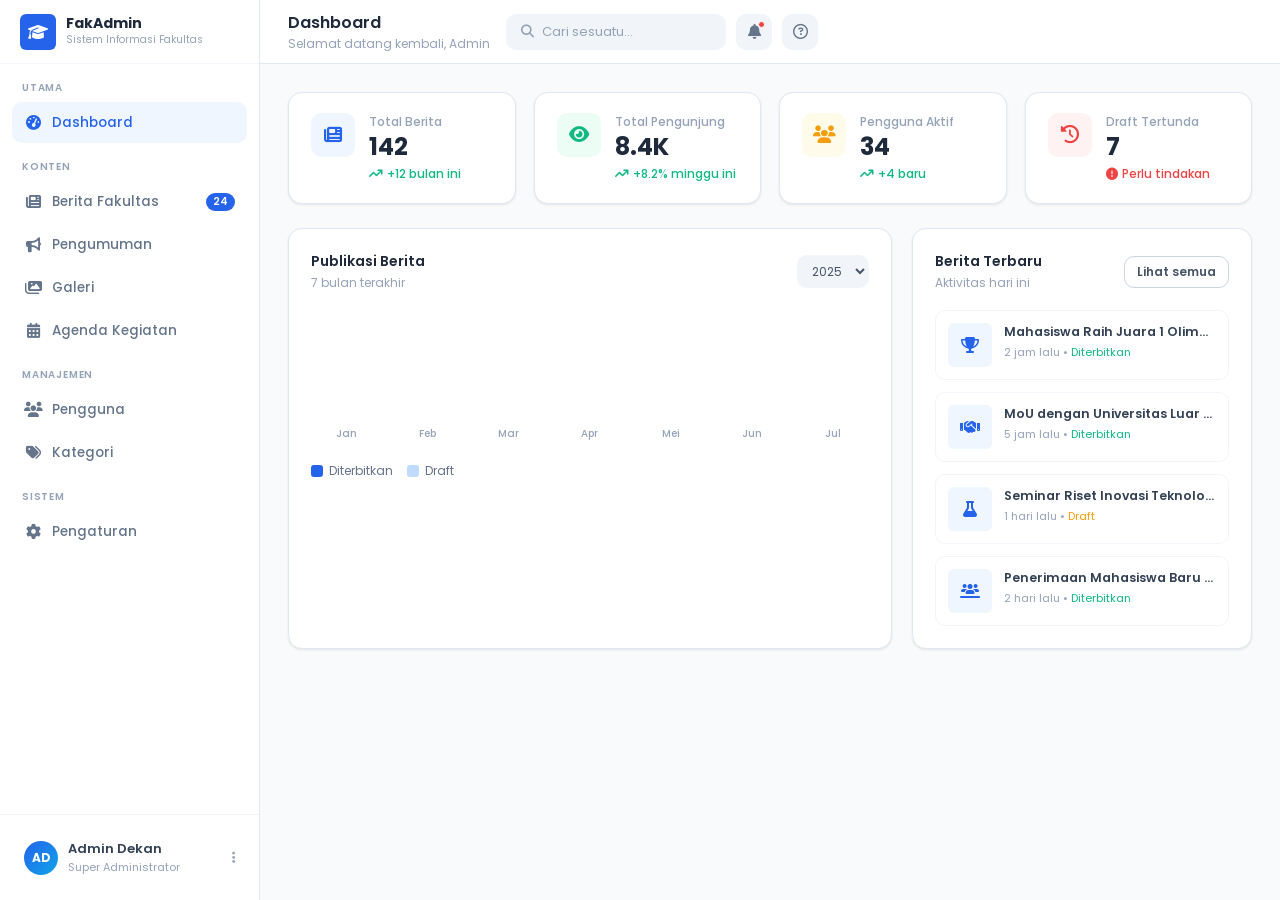
==== dashboard-admin.html @ 3847ed50 "dashboard admin" ====
<!DOCTYPE html>
<html lang="id">
<head>
<meta charset="UTF-8">
<meta name="viewport" content="width=device-width, initial-scale=1.0">
<title>Admin Dashboard — Fakultas</title>
<link href="https://fonts.googleapis.com/css2?family=Poppins:wght@300;400;500;600;700&display=swap" rel="stylesheet">
<link rel="stylesheet" href="https://cdnjs.cloudflare.com/ajax/libs/font-awesome/6.5.0/css/all.min.css">
<style>
  *, *::before, *::after { box-sizing: border-box; margin: 0; padding: 0; }

  :root {
    --primary: #2563EB;
    --primary-light: #EFF6FF;
    --primary-mid: #BFDBFE;
    --accent: #0EA5E9;
    --success: #10B981;
    --success-light: #ECFDF5;
    --warning: #F59E0B;
    --warning-light: #FFFBEB;
    --danger: #EF4444;
    --danger-light: #FEF2F2;
    --sidebar-w: 260px;
    --header-h: 64px;
    --white: #FFFFFF;
    --gray-50: #F8FAFC;
    --gray-100: #F1F5F9;
    --gray-200: #E2E8F0;
    --gray-300: #CBD5E1;
    --gray-400: #94A3B8;
    --gray-500: #64748B;
    --gray-600: #475569;
    --gray-700: #334155;
    --gray-800: #1E293B;
    --gray-900: #0F172A;
    --shadow-sm: 0 1px 3px rgba(0,0,0,0.06), 0 1px 2px rgba(0,0,0,0.04);
    --shadow-md: 0 4px 6px -1px rgba(0,0,0,0.07), 0 2px 4px -1px rgba(0,0,0,0.05);
    --shadow-lg: 0 10px 15px -3px rgba(0,0,0,0.08), 0 4px 6px -2px rgba(0,0,0,0.04);
    --radius-sm: 6px;
    --radius-md: 10px;
    --radius-lg: 14px;
    --radius-xl: 20px;
  }

  body {
    font-family: 'Poppins', sans-serif;
    background: var(--gray-50);
    color: var(--gray-800);
    display: flex;
    min-height: 100vh;
    font-size: 14px;
  }

  /* ── SIDEBAR ── */
  .sidebar {
    width: var(--sidebar-w);
    background: var(--white);
    border-right: 1px solid var(--gray-200);
    display: flex;
    flex-direction: column;
    position: fixed;
    top: 0; left: 0; bottom: 0;
    z-index: 100;
    transition: transform 0.3s ease;
  }

  .sidebar-logo {
    height: var(--header-h);
    display: flex;
    align-items: center;
    gap: 10px;
    padding: 0 20px;
    border-bottom: 1px solid var(--gray-100);
  }

  .logo-icon {
    width: 36px; height: 36px;
    background: var(--primary);
    border-radius: var(--radius-sm);
    display: flex; align-items: center; justify-content: center;
    color: #fff;
    font-size: 16px;
    flex-shrink: 0;
  }

  .logo-text { font-size: 14px; font-weight: 700; color: var(--gray-800); line-height: 1.2; }
  .logo-sub { font-size: 10px; color: var(--gray-400); font-weight: 400; }

  .sidebar-nav { padding: 16px 12px; flex: 1; overflow-y: auto; }

  .nav-section-label {
    font-size: 10px;
    font-weight: 600;
    text-transform: uppercase;
    letter-spacing: 0.08em;
    color: var(--gray-400);
    padding: 0 10px;
    margin: 16px 0 6px;
  }
  .nav-section-label:first-child { margin-top: 0; }

  .nav-item {
    display: flex;
    align-items: center;
    gap: 10px;
    padding: 9px 12px;
    border-radius: var(--radius-md);
    cursor: pointer;
    color: var(--gray-500);
    font-weight: 500;
    font-size: 13.5px;
    transition: all 0.18s ease;
    position: relative;
    text-decoration: none;
    margin-bottom: 2px;
  }
  .nav-item:hover { background: var(--gray-100); color: var(--gray-700); }
  .nav-item.active { background: var(--primary-light); color: var(--primary); }
  .nav-item .nav-icon { width: 18px; text-align: center; font-size: 15px; flex-shrink: 0; }
  .nav-item .nav-badge {
    margin-left: auto;
    background: var(--primary);
    color: #fff;
    font-size: 10px;
    font-weight: 600;
    padding: 1px 7px;
    border-radius: 20px;
  }
  .nav-item.active .nav-badge { background: var(--primary); }

  .sidebar-footer {
    padding: 14px 12px;
    border-top: 1px solid var(--gray-100);
  }
  .user-card {
    display: flex;
    align-items: center;
    gap: 10px;
    padding: 10px 12px;
    border-radius: var(--radius-md);
    cursor: pointer;
    transition: background 0.18s;
  }
  .user-card:hover { background: var(--gray-100); }
  .user-avatar {
    width: 34px; height: 34px;
    border-radius: 50%;
    background: linear-gradient(135deg, #2563EB, #0EA5E9);
    display: flex; align-items: center; justify-content: center;
    color: #fff; font-size: 12px; font-weight: 700;
    flex-shrink: 0;
  }
  .user-info .user-name { font-size: 13px; font-weight: 600; color: var(--gray-700); }
  .user-info .user-role { font-size: 11px; color: var(--gray-400); }
  .user-card .user-more { margin-left: auto; color: var(--gray-400); font-size: 13px; }

  /* ── MAIN ── */
  .main { margin-left: var(--sidebar-w); flex: 1; display: flex; flex-direction: column; min-height: 100vh; }

  .topbar {
    height: var(--header-h);
    background: var(--white);
    border-bottom: 1px solid var(--gray-200);
    display: flex;
    align-items: center;
    padding: 0 28px;
    gap: 16px;
    position: sticky;
    top: 0;
    z-index: 50;
  }

  .topbar-title { font-size: 16px; font-weight: 600; color: var(--gray-800); flex: 1; }
  .topbar-subtitle { font-size: 12px; color: var(--gray-400); font-weight: 400; display: block; }

  .topbar-actions { display: flex; align-items: center; gap: 10px; }

  .topbar-search {
    display: flex;
    align-items: center;
    background: var(--gray-100);
    border-radius: var(--radius-md);
    padding: 7px 14px;
    gap: 8px;
    border: 1px solid transparent;
    transition: all 0.18s;
    width: 220px;
  }
  .topbar-search:focus-within { background: #fff; border-color: var(--primary-mid); }
  .topbar-search i { color: var(--gray-400); font-size: 13px; }
  .topbar-search input { border: none; background: transparent; outline: none; font-family: 'Poppins', sans-serif; font-size: 13px; color: var(--gray-700); width: 100%; }
  .topbar-search input::placeholder { color: var(--gray-400); }

  .icon-btn {
    width: 36px; height: 36px;
    border-radius: var(--radius-md);
    background: var(--gray-100);
    border: none;
    cursor: pointer;
    display: flex; align-items: center; justify-content: center;
    color: var(--gray-500);
    font-size: 15px;
    transition: all 0.18s;
    position: relative;
  }
  .icon-btn:hover { background: var(--gray-200); color: var(--gray-700); }
  .notif-dot {
    position: absolute;
    top: 7px; right: 7px;
    width: 7px; height: 7px;
    background: var(--danger);
    border-radius: 50%;
    border: 1.5px solid #fff;
  }

  .content { padding: 28px; flex: 1; }

  /* ── PAGES ── */
  .page { display: none; }
  .page.active { display: block; }

  /* ── DASHBOARD STATS ── */
  .stats-grid {
    display: grid;
    grid-template-columns: repeat(4, 1fr);
    gap: 18px;
    margin-bottom: 24px;
  }
  .stat-card {
    background: var(--white);
    border-radius: var(--radius-lg);
    padding: 20px 22px;
    border: 1px solid var(--gray-200);
    box-shadow: var(--shadow-sm);
    display: flex;
    align-items: flex-start;
    gap: 14px;
  }
  .stat-icon {
    width: 44px; height: 44px;
    border-radius: var(--radius-md);
    display: flex; align-items: center; justify-content: center;
    font-size: 18px;
    flex-shrink: 0;
  }
  .stat-icon.blue { background: var(--primary-light); color: var(--primary); }
  .stat-icon.green { background: var(--success-light); color: var(--success); }
  .stat-icon.amber { background: var(--warning-light); color: var(--warning); }
  .stat-icon.red { background: var(--danger-light); color: var(--danger); }
  .stat-info { flex: 1; }
  .stat-label { font-size: 12px; color: var(--gray-400); font-weight: 500; margin-bottom: 4px; }
  .stat-value { font-size: 24px; font-weight: 700; color: var(--gray-800); line-height: 1; margin-bottom: 6px; }
  .stat-change { font-size: 12px; display: flex; align-items: center; gap: 4px; font-weight: 500; }
  .stat-change.up { color: var(--success); }
  .stat-change.down { color: var(--danger); }

  .dashboard-grid { display: grid; grid-template-columns: 1fr 340px; gap: 20px; }

  .chart-card {
    background: var(--white);
    border: 1px solid var(--gray-200);
    border-radius: var(--radius-lg);
    padding: 22px;
    box-shadow: var(--shadow-sm);
  }
  .card-header { display: flex; align-items: center; justify-content: space-between; margin-bottom: 18px; }
  .card-title { font-size: 14px; font-weight: 600; color: var(--gray-800); }
  .card-sub { font-size: 12px; color: var(--gray-400); margin-top: 2px; }

  .chart-bars { display: flex; align-items: flex-end; gap: 10px; height: 140px; padding-bottom: 8px; }
  .bar-group { flex: 1; display: flex; flex-direction: column; align-items: center; gap: 4px; }
  .bar { width: 100%; border-radius: 6px 6px 0 0; background: var(--primary-mid); position: relative; overflow: hidden; transition: opacity 0.2s; }
  .bar:hover { opacity: 0.8; }
  .bar::after { content: ''; position: absolute; top: 0; left: 0; right: 0; bottom: 0; background: var(--primary); opacity: 0; transition: opacity 0.2s; }
  .bar.primary { background: var(--primary); }
  .bar-label { font-size: 10px; color: var(--gray-400); font-weight: 500; }

  .recent-news { display: flex; flex-direction: column; gap: 12px; }
  .news-mini {
    display: flex;
    gap: 12px;
    padding: 12px;
    border-radius: var(--radius-md);
    border: 1px solid var(--gray-100);
    cursor: pointer;
    transition: all 0.18s;
    align-items: flex-start;
  }
  .news-mini:hover { background: var(--gray-50); border-color: var(--gray-200); }
  .news-mini-thumb {
    width: 44px; height: 44px;
    border-radius: var(--radius-sm);
    background: var(--primary-light);
    display: flex; align-items: center; justify-content: center;
    color: var(--primary);
    font-size: 16px;
    flex-shrink: 0;
  }
  .news-mini-info { flex: 1; min-width: 0; }
  .news-mini-title { font-size: 12.5px; font-weight: 600; color: var(--gray-700); line-height: 1.4; margin-bottom: 3px; white-space: nowrap; overflow: hidden; text-overflow: ellipsis; }
  .news-mini-meta { font-size: 11px; color: var(--gray-400); }

  /* ── BADGE ── */
  .badge {
    display: inline-flex;
    align-items: center;
    gap: 4px;
    padding: 3px 10px;
    border-radius: 20px;
    font-size: 11px;
    font-weight: 600;
  }
  .badge-blue { background: var(--primary-light); color: var(--primary); }
  .badge-green { background: var(--success-light); color: var(--success); }
  .badge-amber { background: var(--warning-light); color: var(--warning); }
  .badge-red { background: var(--danger-light); color: var(--danger); }
  .badge-gray { background: var(--gray-100); color: var(--gray-500); }

  /* ── PAGE HEADER ── */
  .page-header {
    display: flex;
    align-items: center;
    justify-content: space-between;
    margin-bottom: 22px;
  }
  .page-head-title { font-size: 18px; font-weight: 700; color: var(--gray-800); }
  .page-head-sub { font-size: 13px; color: var(--gray-400); margin-top: 2px; }

  /* ── BUTTONS ── */
  .btn {
    display: inline-flex;
    align-items: center;
    gap: 7px;
    padding: 9px 18px;
    border-radius: var(--radius-md);
    border: none;
    font-family: 'Poppins', sans-serif;
    font-size: 13px;
    font-weight: 600;
    cursor: pointer;
    transition: all 0.18s;
    text-decoration: none;
  }
  .btn-primary { background: var(--primary); color: #fff; }
  .btn-primary:hover { background: #1D4ED8; }
  .btn-outline { background: #fff; color: var(--gray-600); border: 1px solid var(--gray-300); }
  .btn-outline:hover { background: var(--gray-50); border-color: var(--gray-400); }
  .btn-danger { background: var(--danger); color: #fff; }
  .btn-danger:hover { background: #DC2626; }
  .btn-success { background: var(--success); color: #fff; }
  .btn-success:hover { background: #059669; }
  .btn-sm { padding: 6px 12px; font-size: 12px; }
  .btn-icon-only { padding: 7px 10px; }

  /* ── FILTER BAR ── */
  .filter-bar {
    background: var(--white);
    border: 1px solid var(--gray-200);
    border-radius: var(--radius-lg);
    padding: 16px 20px;
    display: flex;
    align-items: center;
    gap: 12px;
    margin-bottom: 18px;
    flex-wrap: wrap;
  }
  .filter-search {
    display: flex;
    align-items: center;
    background: var(--gray-100);
    border-radius: var(--radius-md);
    padding: 8px 14px;
    gap: 8px;
    border: 1px solid transparent;
    flex: 1; min-width: 180px;
    transition: all 0.18s;
  }
  .filter-search:focus-within { background: #fff; border-color: var(--primary-mid); }
  .filter-search i { color: var(--gray-400); font-size: 13px; }
  .filter-search input { border: none; background: transparent; outline: none; font-family: 'Poppins', sans-serif; font-size: 13px; color: var(--gray-700); width: 100%; }
  .filter-search input::placeholder { color: var(--gray-400); }

  .filter-select {
    font-family: 'Poppins', sans-serif;
    font-size: 13px;
    color: var(--gray-600);
    background: var(--gray-100);
    border: 1px solid transparent;
    border-radius: var(--radius-md);
    padding: 8px 12px;
    outline: none;
    cursor: pointer;
    transition: all 0.18s;
  }
  .filter-select:focus { background: #fff; border-color: var(--primary-mid); }

  /* ── TABLE ── */
  .table-card {
    background: var(--white);
    border: 1px solid var(--gray-200);
    border-radius: var(--radius-lg);
    box-shadow: var(--shadow-sm);
    overflow: hidden;
  }
  table { width: 100%; border-collapse: collapse; }
  thead { background: var(--gray-50); border-bottom: 1px solid var(--gray-200); }
  th { padding: 12px 18px; text-align: left; font-size: 11px; font-weight: 600; text-transform: uppercase; letter-spacing: 0.05em; color: var(--gray-400); white-space: nowrap; }
  td { padding: 14px 18px; border-bottom: 1px solid var(--gray-100); font-size: 13px; color: var(--gray-700); vertical-align: middle; }
  tr:last-child td { border-bottom: none; }
  tbody tr { transition: background 0.15s; }
  tbody tr:hover { background: var(--gray-50); }

  .table-thumbnail {
    width: 42px; height: 42px;
    border-radius: var(--radius-sm);
    background: var(--primary-light);
    display: flex; align-items: center; justify-content: center;
    color: var(--primary);
    font-size: 16px;
  }
  .news-title-cell { display: flex; align-items: center; gap: 12px; }
  .news-cell-info .title { font-weight: 600; color: var(--gray-800); margin-bottom: 2px; font-size: 13px; }
  .news-cell-info .excerpt { font-size: 11px; color: var(--gray-400); white-space: nowrap; overflow: hidden; text-overflow: ellipsis; max-width: 260px; }
  .action-btns { display: flex; gap: 6px; }

  .table-footer {
    padding: 14px 18px;
    border-top: 1px solid var(--gray-100);
    display: flex;
    align-items: center;
    justify-content: space-between;
    background: var(--white);
  }
  .table-info { font-size: 12px; color: var(--gray-400); }
  .pagination { display: flex; gap: 4px; }
  .page-btn {
    width: 32px; height: 32px;
    border-radius: var(--radius-sm);
    border: 1px solid var(--gray-200);
    background: #fff;
    font-family: 'Poppins', sans-serif;
    font-size: 13px;
    cursor: pointer;
    display: flex; align-items: center; justify-content: center;
    color: var(--gray-500);
    transition: all 0.15s;
  }
  .page-btn:hover { background: var(--gray-100); }
  .page-btn.active { background: var(--primary); color: #fff; border-color: var(--primary); }

  /* ── CHECKBOX ── */
  .cb { width: 16px; height: 16px; accent-color: var(--primary); cursor: pointer; }

  /* ── MODAL ── */
  .modal-overlay {
    display: none;
    position: fixed;
    inset: 0;
    background: rgba(15,23,42,0.45);
    z-index: 200;
    align-items: center;
    justify-content: center;
    padding: 20px;
  }
  .modal-overlay.open { display: flex; }
  .modal {
    background: var(--white);
    border-radius: var(--radius-xl);
    width: 100%;
    max-width: 600px;
    box-shadow: var(--shadow-lg);
    overflow: hidden;
    animation: modalIn 0.22s cubic-bezier(.34,1.56,.64,1);
  }
  @keyframes modalIn { from { opacity:0; transform: scale(0.94) translateY(12px); } to { opacity:1; transform: none; } }
  .modal-header {
    padding: 22px 26px 0;
    display: flex;
    align-items: center;
    justify-content: space-between;
  }
  .modal-title { font-size: 16px; font-weight: 700; color: var(--gray-800); }
  .modal-close {
    width: 32px; height: 32px;
    border-radius: var(--radius-md);
    border: none;
    background: var(--gray-100);
    cursor: pointer;
    display: flex; align-items: center; justify-content: center;
    color: var(--gray-500);
    font-size: 14px;
    transition: all 0.15s;
  }
  .modal-close:hover { background: var(--gray-200); color: var(--gray-700); }
  .modal-body { padding: 22px 26px; }
  .modal-footer { padding: 0 26px 22px; display: flex; gap: 10px; justify-content: flex-end; }

  /* ── FORM ── */
  .form-group { margin-bottom: 18px; }
  .form-label { display: block; font-size: 12px; font-weight: 600; color: var(--gray-600); margin-bottom: 7px; text-transform: uppercase; letter-spacing: 0.04em; }
  .form-control {
    width: 100%;
    font-family: 'Poppins', sans-serif;
    font-size: 13px;
    color: var(--gray-700);
    background: var(--white);
    border: 1.5px solid var(--gray-200);
    border-radius: var(--radius-md);
    padding: 10px 14px;
    outline: none;
    transition: all 0.18s;
    resize: vertical;
  }
  .form-control:focus { border-color: var(--primary); box-shadow: 0 0 0 3px var(--primary-light); }
  .form-control::placeholder { color: var(--gray-400); }
  .form-row { display: grid; grid-template-columns: 1fr 1fr; gap: 14px; }
  .form-hint { font-size: 11px; color: var(--gray-400); margin-top: 5px; }

  .upload-area {
    border: 2px dashed var(--gray-200);
    border-radius: var(--radius-md);
    padding: 24px;
    text-align: center;
    cursor: pointer;
    transition: all 0.18s;
    background: var(--gray-50);
  }
  .upload-area:hover { border-color: var(--primary); background: var(--primary-light); }
  .upload-area i { font-size: 24px; color: var(--gray-400); margin-bottom: 8px; display: block; }
  .upload-area p { font-size: 12px; color: var(--gray-500); }
  .upload-area span { color: var(--primary); font-weight: 600; }

  /* ── DELETE MODAL ── */
  .delete-modal .modal { max-width: 420px; }
  .delete-icon { width: 56px; height: 56px; border-radius: 50%; background: var(--danger-light); display: flex; align-items: center; justify-content: center; margin: 0 auto 14px; font-size: 22px; color: var(--danger); }

  /* ── VIEW MODAL ── */
  .view-img-placeholder { height: 160px; background: var(--primary-light); border-radius: var(--radius-md); display: flex; align-items: center; justify-content: center; font-size: 40px; color: var(--primary); margin-bottom: 18px; }
  .view-meta-row { display: flex; gap: 10px; margin-bottom: 14px; flex-wrap: wrap; }
  .view-content { font-size: 13px; color: var(--gray-600); line-height: 1.7; }
  .view-divider { height: 1px; background: var(--gray-100); margin: 16px 0; }

  /* ── EMPTY STATE ── */
  .empty-state { text-align: center; padding: 60px 20px; }
  .empty-state i { font-size: 40px; color: var(--gray-300); margin-bottom: 12px; display: block; }
  .empty-state p { color: var(--gray-400); font-size: 14px; }

  /* ── SETTINGS PAGE ── */
  .settings-grid { display: grid; grid-template-columns: 220px 1fr; gap: 22px; }
  .settings-nav { background: var(--white); border: 1px solid var(--gray-200); border-radius: var(--radius-lg); padding: 10px; height: fit-content; }
  .settings-nav-item { padding: 9px 14px; border-radius: var(--radius-md); cursor: pointer; font-size: 13px; font-weight: 500; color: var(--gray-500); display: flex; align-items: center; gap: 10px; transition: all 0.18s; margin-bottom: 2px; }
  .settings-nav-item:hover { background: var(--gray-100); color: var(--gray-700); }
  .settings-nav-item.active { background: var(--primary-light); color: var(--primary); }
  .settings-content { background: var(--white); border: 1px solid var(--gray-200); border-radius: var(--radius-lg); padding: 28px; }
  .settings-section-title { font-size: 15px; font-weight: 700; color: var(--gray-800); margin-bottom: 4px; }
  .settings-section-sub { font-size: 13px; color: var(--gray-400); margin-bottom: 24px; }
  .avatar-upload { display: flex; align-items: center; gap: 18px; margin-bottom: 24px; }
  .avatar-lg { width: 72px; height: 72px; border-radius: 50%; background: linear-gradient(135deg, #2563EB, #0EA5E9); display: flex; align-items: center; justify-content: center; color: #fff; font-size: 24px; font-weight: 700; flex-shrink: 0; }
  .toggle-switch { position: relative; width: 42px; height: 24px; }
  .toggle-switch input { opacity: 0; width: 0; height: 0; }
  .toggle-track { position: absolute; inset: 0; background: var(--gray-300); border-radius: 50px; cursor: pointer; transition: background 0.2s; }
  .toggle-track::after { content: ''; position: absolute; width: 18px; height: 18px; background: #fff; border-radius: 50%; top: 3px; left: 3px; transition: transform 0.2s; box-shadow: 0 1px 3px rgba(0,0,0,0.15); }
  .toggle-switch input:checked + .toggle-track { background: var(--primary); }
  .toggle-switch input:checked + .toggle-track::after { transform: translateX(18px); }
  .setting-row { display: flex; align-items: center; justify-content: space-between; padding: 14px 0; border-bottom: 1px solid var(--gray-100); }
  .setting-row:last-child { border-bottom: none; }
  .setting-row-info .label { font-size: 13px; font-weight: 600; color: var(--gray-700); }
  .setting-row-info .desc { font-size: 12px; color: var(--gray-400); margin-top: 2px; }

  /* ── USERS PAGE ── */
  .user-table-avatar { width: 34px; height: 34px; border-radius: 50%; background: linear-gradient(135deg, #2563EB, #0EA5E9); display: flex; align-items: center; justify-content: center; color: #fff; font-size: 12px; font-weight: 700; flex-shrink: 0; }
  .user-cell { display: flex; align-items: center; gap: 10px; }
  .user-cell-name { font-weight: 600; color: var(--gray-800); font-size: 13px; }
  .user-cell-email { font-size: 11px; color: var(--gray-400); }

  /* responsive */
  @media (max-width: 1100px) {
    .stats-grid { grid-template-columns: repeat(2, 1fr); }
    .dashboard-grid { grid-template-columns: 1fr; }
  }
</style>
</head>
<body>

<!-- ═══════════════ SIDEBAR ═══════════════ -->
<aside class="sidebar">
  <div class="sidebar-logo">
    <div class="logo-icon"><i class="fa-solid fa-graduation-cap"></i></div>
    <div>
      <div class="logo-text">FakAdmin</div>
      <div class="logo-sub">Sistem Informasi Fakultas</div>
    </div>
  </div>

  <nav class="sidebar-nav">
    <div class="nav-section-label">Utama</div>
    <a class="nav-item active" onclick="showPage('dashboard')">
      <span class="nav-icon"><i class="fa-solid fa-gauge-high"></i></span> Dashboard
    </a>

    <div class="nav-section-label">Konten</div>
    <a class="nav-item" onclick="showPage('news')">
      <span class="nav-icon"><i class="fa-solid fa-newspaper"></i></span> Berita Fakultas
      <span class="nav-badge">24</span>
    </a>
    <a class="nav-item" onclick="showPage('page', 'Pengumuman')">
      <span class="nav-icon"><i class="fa-solid fa-bullhorn"></i></span> Pengumuman
    </a>
    <a class="nav-item" onclick="showPage('page', 'Galeri')">
      <span class="nav-icon"><i class="fa-solid fa-images"></i></span> Galeri
    </a>
    <a class="nav-item" onclick="showPage('page', 'Agenda')">
      <span class="nav-icon"><i class="fa-solid fa-calendar-days"></i></span> Agenda Kegiatan
    </a>

    <div class="nav-section-label">Manajemen</div>
    <a class="nav-item" onclick="showPage('users')">
      <span class="nav-icon"><i class="fa-solid fa-users"></i></span> Pengguna
    </a>
    <a class="nav-item" onclick="showPage('page', 'Kategori')">
      <span class="nav-icon"><i class="fa-solid fa-tags"></i></span> Kategori
    </a>

    <div class="nav-section-label">Sistem</div>
    <a class="nav-item" onclick="showPage('settings')">
      <span class="nav-icon"><i class="fa-solid fa-gear"></i></span> Pengaturan
    </a>
  </nav>

  <div class="sidebar-footer">
    <div class="user-card">
      <div class="user-avatar">AD</div>
      <div class="user-info">
        <div class="user-name">Admin Dekan</div>
        <div class="user-role">Super Administrator</div>
      </div>
      <i class="fa-solid fa-ellipsis-vertical user-more"></i>
    </div>
  </div>
</aside>

<!-- ═══════════════ MAIN ═══════════════ -->
<main class="main">

  <!-- TOPBAR -->
  <header class="topbar">
    <div>
      <div class="topbar-title" id="topbar-title">Dashboard</div>
      <span class="topbar-subtitle" id="topbar-sub">Selamat datang kembali, Admin</span>
    </div>
    <div class="topbar-actions">
      <div class="topbar-search">
        <i class="fa-solid fa-magnifying-glass"></i>
        <input type="text" placeholder="Cari sesuatu...">
      </div>
      <button class="icon-btn">
        <i class="fa-solid fa-bell"></i>
        <span class="notif-dot"></span>
      </button>
      <button class="icon-btn"><i class="fa-regular fa-circle-question"></i></button>
    </div>
  </header>

  <div class="content">

    <!-- ═══════ PAGE: DASHBOARD ═══════ -->
    <div class="page active" id="page-dashboard">
      <div class="stats-grid">
        <div class="stat-card">
          <div class="stat-icon blue"><i class="fa-solid fa-newspaper"></i></div>
          <div class="stat-info">
            <div class="stat-label">Total Berita</div>
            <div class="stat-value">142</div>
            <div class="stat-change up"><i class="fa-solid fa-arrow-trend-up"></i> +12 bulan ini</div>
          </div>
        </div>
        <div class="stat-card">
          <div class="stat-icon green"><i class="fa-solid fa-eye"></i></div>
          <div class="stat-info">
            <div class="stat-label">Total Pengunjung</div>
            <div class="stat-value">8.4K</div>
            <div class="stat-change up"><i class="fa-solid fa-arrow-trend-up"></i> +8.2% minggu ini</div>
          </div>
        </div>
        <div class="stat-card">
          <div class="stat-icon amber"><i class="fa-solid fa-users"></i></div>
          <div class="stat-info">
            <div class="stat-label">Pengguna Aktif</div>
            <div class="stat-value">34</div>
            <div class="stat-change up"><i class="fa-solid fa-arrow-trend-up"></i> +4 baru</div>
          </div>
        </div>
        <div class="stat-card">
          <div class="stat-icon red"><i class="fa-solid fa-clock-rotate-left"></i></div>
          <div class="stat-info">
            <div class="stat-label">Draft Tertunda</div>
            <div class="stat-value">7</div>
            <div class="stat-change down"><i class="fa-solid fa-circle-exclamation"></i> Perlu tindakan</div>
          </div>
        </div>
      </div>

      <div class="dashboard-grid">
        <div class="chart-card">
          <div class="card-header">
            <div>
              <div class="card-title">Publikasi Berita</div>
              <div class="card-sub">7 bulan terakhir</div>
            </div>
            <select class="filter-select" style="font-size:12px;padding:6px 10px;">
              <option>2025</option>
              <option>2024</option>
            </select>
          </div>
          <div class="chart-bars">
            <div class="bar-group"><div class="bar" style="height:55%"></div><div class="bar-label">Jan</div></div>
            <div class="bar-group"><div class="bar" style="height:70%"></div><div class="bar-label">Feb</div></div>
            <div class="bar-group"><div class="bar" style="height:45%"></div><div class="bar-label">Mar</div></div>
            <div class="bar-group"><div class="bar primary" style="height:90%"></div><div class="bar-label">Apr</div></div>
            <div class="bar-group"><div class="bar" style="height:62%"></div><div class="bar-label">Mei</div></div>
            <div class="bar-group"><div class="bar" style="height:78%"></div><div class="bar-label">Jun</div></div>
            <div class="bar-group"><div class="bar primary" style="height:85%"></div><div class="bar-label">Jul</div></div>
          </div>
          <div style="display:flex;gap:14px;margin-top:12px;">
            <span style="display:flex;align-items:center;gap:6px;font-size:12px;color:var(--gray-500)"><span style="width:12px;height:12px;border-radius:3px;background:var(--primary);display:inline-block;"></span> Diterbitkan</span>
            <span style="display:flex;align-items:center;gap:6px;font-size:12px;color:var(--gray-500)"><span style="width:12px;height:12px;border-radius:3px;background:var(--primary-mid);display:inline-block;"></span> Draft</span>
          </div>
        </div>

        <div class="chart-card">
          <div class="card-header">
            <div>
              <div class="card-title">Berita Terbaru</div>
              <div class="card-sub">Aktivitas hari ini</div>
            </div>
            <button class="btn btn-outline btn-sm" onclick="showPage('news')">Lihat semua</button>
          </div>
          <div class="recent-news">
            <div class="news-mini" onclick="showPage('news')">
              <div class="news-mini-thumb"><i class="fa-solid fa-trophy"></i></div>
              <div class="news-mini-info">
                <div class="news-mini-title">Mahasiswa Raih Juara 1 Olimpiade Nasional</div>
                <div class="news-mini-meta">2 jam lalu &bull; <span style="color:var(--success)">Diterbitkan</span></div>
              </div>
            </div>
            <div class="news-mini" onclick="showPage('news')">
              <div class="news-mini-thumb"><i class="fa-solid fa-handshake"></i></div>
              <div class="news-mini-info">
                <div class="news-mini-title">MoU dengan Universitas Luar Negeri</div>
                <div class="news-mini-meta">5 jam lalu &bull; <span style="color:var(--success)">Diterbitkan</span></div>
              </div>
            </div>
            <div class="news-mini" onclick="showPage('news')">
              <div class="news-mini-thumb"><i class="fa-solid fa-flask"></i></div>
              <div class="news-mini-info">
                <div class="news-mini-title">Seminar Riset Inovasi Teknologi 2025</div>
                <div class="news-mini-meta">1 hari lalu &bull; <span style="color:var(--warning)">Draft</span></div>
              </div>
            </div>
            <div class="news-mini" onclick="showPage('news')">
              <div class="news-mini-thumb"><i class="fa-solid fa-users-line"></i></div>
              <div class="news-mini-info">
                <div class="news-mini-title">Penerimaan Mahasiswa Baru Jalur Prestasi</div>
                <div class="news-mini-meta">2 hari lalu &bull; <span style="color:var(--success)">Diterbitkan</span></div>
              </div>
            </div>
          </div>
        </div>
      </div>
    </div>

    <!-- ═══════ PAGE: NEWS (CRUD) ═══════ -->
    <div class="page" id="page-news">
      <div class="page-header">
        <div>
          <div class="page-head-title">Berita Fakultas</div>
          <div class="page-head-sub">Kelola seluruh berita dan artikel fakultas</div>
        </div>
        <button class="btn btn-primary" onclick="openModal('create')">
          <i class="fa-solid fa-plus"></i> Tambah Berita
        </button>
      </div>

      <div class="filter-bar">
        <div class="filter-search">
          <i class="fa-solid fa-magnifying-glass"></i>
          <input type="text" placeholder="Cari judul berita...">
        </div>
        <select class="filter-select">
          <option>Semua Kategori</option>
          <option>Akademik</option>
          <option>Prestasi</option>
          <option>Kegiatan</option>
          <option>Pengumuman</option>
        </select>
        <select class="filter-select">
          <option>Semua Status</option>
          <option>Diterbitkan</option>
          <option>Draft</option>
          <option>Diarsipkan</option>
        </select>
        <button class="btn btn-outline btn-sm" style="margin-left:auto;">
          <i class="fa-solid fa-filter"></i> Filter
        </button>
        <button class="btn btn-outline btn-sm">
          <i class="fa-solid fa-download"></i> Ekspor
        </button>
      </div>

      <div class="table-card">
        <table>
          <thead>
            <tr>
              <th style="width:40px"><input type="checkbox" class="cb"></th>
              <th>Judul Berita</th>
              <th>Kategori</th>
              <th>Penulis</th>
              <th>Tanggal</th>
              <th>Status</th>
              <th>Dilihat</th>
              <th style="text-align:center">Aksi</th>
            </tr>
          </thead>
          <tbody id="news-table-body">
            <!-- rows rendered by JS -->
          </tbody>
        </table>
        <div class="table-footer">
          <div class="table-info">Menampilkan 1–8 dari 24 berita</div>
          <div class="pagination">
            <button class="page-btn"><i class="fa-solid fa-chevron-left" style="font-size:11px"></i></button>
            <button class="page-btn active">1</button>
            <button class="page-btn">2</button>
            <button class="page-btn">3</button>
            <button class="page-btn"><i class="fa-solid fa-chevron-right" style="font-size:11px"></i></button>
          </div>
        </div>
      </div>
    </div>

    <!-- ═══════ PAGE: USERS ═══════ -->
    <div class="page" id="page-users">
      <div class="page-header">
        <div>
          <div class="page-head-title">Manajemen Pengguna</div>
          <div class="page-head-sub">Kelola akun dan hak akses pengguna sistem</div>
        </div>
        <button class="btn btn-primary"><i class="fa-solid fa-user-plus"></i> Tambah Pengguna</button>
      </div>
      <div class="filter-bar">
        <div class="filter-search" style="max-width:280px">
          <i class="fa-solid fa-magnifying-glass"></i>
          <input type="text" placeholder="Cari nama atau email...">
        </div>
        <select class="filter-select"><option>Semua Peran</option><option>Super Admin</option><option>Editor</option><option>Viewer</option></select>
        <select class="filter-select"><option>Semua Status</option><option>Aktif</option><option>Nonaktif</option></select>
      </div>
      <div class="table-card">
        <table>
          <thead>
            <tr>
              <th style="width:40px"><input type="checkbox" class="cb"></th>
              <th>Pengguna</th>
              <th>Peran</th>
              <th>Terakhir Login</th>
              <th>Status</th>
              <th style="text-align:center">Aksi</th>
            </tr>
          </thead>
          <tbody>
            <tr>
              <td><input type="checkbox" class="cb"></td>
              <td><div class="user-cell"><div class="user-table-avatar" style="background:linear-gradient(135deg,#2563EB,#0EA5E9)">AD</div><div><div class="user-cell-name">Admin Dekan</div><div class="user-cell-email">admin.dekan@fakultas.ac.id</div></div></div></td>
              <td><span class="badge badge-blue">Super Admin</span></td>
              <td style="color:var(--gray-500)">Hari ini, 09:12</td>
              <td><span class="badge badge-green"><i class="fa-solid fa-circle" style="font-size:6px"></i> Aktif</span></td>
              <td><div class="action-btns" style="justify-content:center"><button class="btn btn-outline btn-sm btn-icon-only"><i class="fa-solid fa-pen-to-square"></i></button><button class="btn btn-outline btn-sm btn-icon-only"><i class="fa-solid fa-trash" style="color:var(--danger)"></i></button></div></td>
            </tr>
            <tr>
              <td><input type="checkbox" class="cb"></td>
              <td><div class="user-cell"><div class="user-table-avatar" style="background:linear-gradient(135deg,#10B981,#059669)">SR</div><div><div class="user-cell-name">Siti Rahayu</div><div class="user-cell-email">s.rahayu@fakultas.ac.id</div></div></div></td>
              <td><span class="badge badge-amber">Editor</span></td>
              <td style="color:var(--gray-500)">Kemarin, 14:35</td>
              <td><span class="badge badge-green"><i class="fa-solid fa-circle" style="font-size:6px"></i> Aktif</span></td>
              <td><div class="action-btns" style="justify-content:center"><button class="btn btn-outline btn-sm btn-icon-only"><i class="fa-solid fa-pen-to-square"></i></button><button class="btn btn-outline btn-sm btn-icon-only"><i class="fa-solid fa-trash" style="color:var(--danger)"></i></button></div></td>
            </tr>
            <tr>
              <td><input type="checkbox" class="cb"></td>
              <td><div class="user-cell"><div class="user-table-avatar" style="background:linear-gradient(135deg,#F59E0B,#D97706)">BW</div><div><div class="user-cell-name">Budi Wicaksono</div><div class="user-cell-email">b.wicaksono@fakultas.ac.id</div></div></div></td>
              <td><span class="badge badge-gray">Viewer</span></td>
              <td style="color:var(--gray-500)">3 hari lalu</td>
              <td><span class="badge badge-red"><i class="fa-solid fa-circle" style="font-size:6px"></i> Nonaktif</span></td>
              <td><div class="action-btns" style="justify-content:center"><button class="btn btn-outline btn-sm btn-icon-only"><i class="fa-solid fa-pen-to-square"></i></button><button class="btn btn-outline btn-sm btn-icon-only"><i class="fa-solid fa-trash" style="color:var(--danger)"></i></button></div></td>
            </tr>
          </tbody>
        </table>
        <div class="table-footer"><div class="table-info">Menampilkan 1–3 dari 34 pengguna</div><div class="pagination"><button class="page-btn"><i class="fa-solid fa-chevron-left" style="font-size:11px"></i></button><button class="page-btn active">1</button><button class="page-btn">2</button><button class="page-btn"><i class="fa-solid fa-chevron-right" style="font-size:11px"></i></button></div></div>
      </div>
    </div>

    <!-- ═══════ PAGE: SETTINGS ═══════ -->
    <div class="page" id="page-settings">
      <div class="page-header">
        <div>
          <div class="page-head-title">Pengaturan</div>
          <div class="page-head-sub">Konfigurasi sistem dan preferensi akun</div>
        </div>
      </div>
      <div class="settings-grid">
        <div class="settings-nav">
          <div class="settings-nav-item active"><i class="fa-solid fa-user"></i> Profil Akun</div>
          <div class="settings-nav-item"><i class="fa-solid fa-lock"></i> Keamanan</div>
          <div class="settings-nav-item"><i class="fa-solid fa-bell"></i> Notifikasi</div>
          <div class="settings-nav-item"><i class="fa-solid fa-globe"></i> Tampilan Situs</div>
          <div class="settings-nav-item"><i class="fa-solid fa-database"></i> Backup & Data</div>
        </div>
        <div class="settings-content">
          <div class="settings-section-title">Profil Akun</div>
          <div class="settings-section-sub">Perbarui informasi profil dan foto akun Anda</div>
          <div class="avatar-upload">
            <div class="avatar-lg">AD</div>
            <div>
              <button class="btn btn-outline btn-sm"><i class="fa-solid fa-camera"></i> Ganti Foto</button>
              <div style="font-size:12px;color:var(--gray-400);margin-top:6px">PNG, JPG maks. 2MB</div>
            </div>
          </div>
          <div class="form-row">
            <div class="form-group"><label class="form-label">Nama Depan</label><input class="form-control" type="text" value="Admin"></div>
            <div class="form-group"><label class="form-label">Nama Belakang</label><input class="form-control" type="text" value="Dekan"></div>
          </div>
          <div class="form-group"><label class="form-label">Email</label><input class="form-control" type="email" value="admin.dekan@fakultas.ac.id"></div>
          <div class="form-group"><label class="form-label">Jabatan</label><input class="form-control" type="text" value="Super Administrator"></div>

          <div style="margin-top:28px;margin-bottom:16px;">
            <div class="settings-section-title" style="font-size:14px;">Preferensi Notifikasi</div>
          </div>
          <div class="setting-row"><div class="setting-row-info"><div class="label">Berita baru diterbitkan</div><div class="desc">Terima notifikasi email saat berita baru diterbitkan</div></div><label class="toggle-switch"><input type="checkbox" checked><span class="toggle-track"></span></label></div>
          <div class="setting-row"><div class="setting-row-info"><div class="label">Komentar baru</div><div class="desc">Notifikasi saat ada komentar masuk</div></div><label class="toggle-switch"><input type="checkbox"><span class="toggle-track"></span></label></div>
          <div class="setting-row"><div class="setting-row-info"><div class="label">Laporan mingguan</div><div class="desc">Ringkasan aktivitas setiap hari Senin pagi</div></div><label class="toggle-switch"><input type="checkbox" checked><span class="toggle-track"></span></label></div>

          <div style="display:flex;gap:10px;margin-top:28px;">
            <button class="btn btn-primary"><i class="fa-solid fa-floppy-disk"></i> Simpan Perubahan</button>
            <button class="btn btn-outline">Batal</button>
          </div>
        </div>
      </div>
    </div>

    <!-- ═══════ PAGE: GENERIC ═══════ -->
    <div class="page" id="page-generic">
      <div class="page-header">
        <div>
          <div class="page-head-title" id="generic-title">Halaman</div>
          <div class="page-head-sub">Fitur ini sedang dalam pengembangan</div>
        </div>
      </div>
      <div class="empty-state">
        <i class="fa-solid fa-wrench"></i>
        <p>Halaman <strong id="generic-name"></strong> sedang dalam pengembangan.</p>
      </div>
    </div>

  </div><!-- /content -->
</main>

<!-- ═══════════════ MODALS ═══════════════ -->

<!-- CREATE / EDIT MODAL -->
<div class="modal-overlay" id="modal-form">
  <div class="modal">
    <div class="modal-header">
      <div class="modal-title" id="form-modal-title">Tambah Berita Baru</div>
      <button class="modal-close" onclick="closeModal('form')"><i class="fa-solid fa-xmark"></i></button>
    </div>
    <div class="modal-body">
      <div class="form-group">
        <label class="form-label">Judul Berita</label>
        <input class="form-control" type="text" placeholder="Masukkan judul berita..." id="form-title">
      </div>
      <div class="form-row">
        <div class="form-group">
          <label class="form-label">Kategori</label>
          <select class="form-control">
            <option>Pilih kategori...</option>
            <option>Akademik</option>
            <option>Prestasi</option>
            <option>Kegiatan</option>
            <option>Pengumuman</option>
          </select>
        </div>
        <div class="form-group">
          <label class="form-label">Status</label>
          <select class="form-control">
            <option>Draft</option>
            <option>Diterbitkan</option>
          </select>
        </div>
      </div>
      <div class="form-group">
        <label class="form-label">Foto Sampul</label>
        <div class="upload-area">
          <i class="fa-solid fa-cloud-arrow-up"></i>
          <p><span>Klik untuk unggah</span> atau seret & lepas di sini</p>
          <p style="margin-top:4px;font-size:11px;color:var(--gray-400)">PNG, JPG, WebP (maks. 5MB)</p>
        </div>
      </div>
      <div class="form-group">
        <label class="form-label">Isi Berita</label>
        <textarea class="form-control" rows="5" placeholder="Tulis isi berita di sini..."></textarea>
        <div class="form-hint">Mendukung format Markdown dasar</div>
      </div>
      <div class="form-row">
        <div class="form-group">
          <label class="form-label">Penulis</label>
          <input class="form-control" type="text" placeholder="Nama penulis..." value="Admin Dekan">
        </div>
        <div class="form-group">
          <label class="form-label">Tanggal Terbit</label>
          <input class="form-control" type="date" value="2025-07-18">
        </div>
      </div>
      <div class="form-group">
        <label class="form-label">Tags</label>
        <input class="form-control" type="text" placeholder="pisahkan dengan koma, contoh: beasiswa, akademik">
      </div>
    </div>
    <div class="modal-footer">
      <button class="btn btn-outline" onclick="closeModal('form')">Batal</button>
      <button class="btn btn-success"><i class="fa-solid fa-eye"></i> Preview</button>
      <button class="btn btn-primary" id="form-submit-btn"><i class="fa-solid fa-floppy-disk"></i> Simpan</button>
    </div>
  </div>
</div>

<!-- DELETE MODAL -->
<div class="modal-overlay delete-modal" id="modal-delete">
  <div class="modal" style="max-width:420px">
    <div class="modal-body" style="text-align:center;padding-top:32px">
      <div class="delete-icon"><i class="fa-solid fa-trash-can"></i></div>
      <div class="modal-title" style="margin-bottom:10px">Hapus Berita?</div>
      <p style="font-size:13px;color:var(--gray-500);line-height:1.6">Apakah Anda yakin ingin menghapus berita <strong id="delete-title">"Mahasiswa Raih Juara 1"</strong>? Tindakan ini tidak dapat dibatalkan.</p>
    </div>
    <div class="modal-footer" style="justify-content:center;padding-top:0">
      <button class="btn btn-outline" onclick="closeModal('delete')">Batal</button>
      <button class="btn btn-danger"><i class="fa-solid fa-trash"></i> Ya, Hapus</button>
    </div>
  </div>
</div>

<!-- VIEW MODAL -->
<div class="modal-overlay" id="modal-view">
  <div class="modal" style="max-width:640px">
    <div class="modal-header">
      <div class="modal-title">Detail Berita</div>
      <button class="modal-close" onclick="closeModal('view')"><i class="fa-solid fa-xmark"></i></button>
    </div>
    <div class="modal-body">
      <div class="view-img-placeholder"><i class="fa-solid fa-newspaper"></i></div>
      <div class="view-meta-row">
        <span class="badge badge-blue">Prestasi</span>
        <span class="badge badge-green"><i class="fa-solid fa-circle" style="font-size:6px"></i> Diterbitkan</span>
        <span style="font-size:12px;color:var(--gray-400)"><i class="fa-regular fa-calendar"></i> 18 Juli 2025</span>
        <span style="font-size:12px;color:var(--gray-400)"><i class="fa-solid fa-eye"></i> 1.2K dilihat</span>
      </div>
      <div style="font-size:18px;font-weight:700;color:var(--gray-800);margin-bottom:10px;line-height:1.4" id="view-title">Mahasiswa Raih Juara 1 Olimpiade Nasional Matematika</div>
      <div style="font-size:12px;color:var(--gray-400);margin-bottom:14px"><i class="fa-solid fa-user"></i> Oleh Admin Dekan</div>
      <div class="view-divider"></div>
      <div class="view-content" id="view-content">
        Tim mahasiswa Fakultas berhasil meraih Juara 1 pada ajang Olimpiade Nasional Matematika yang diselenggarakan di Universitas Indonesia, Jakarta. Prestasi ini merupakan pencapaian luar biasa yang mengharumkan nama fakultas di tingkat nasional.
        <br><br>
        Ketiga mahasiswa yang tergabung dalam tim tersebut telah mempersiapkan diri selama enam bulan penuh dengan bimbingan intensif dari dosen pendamping. Mereka berhasil menyisihkan lebih dari 200 tim peserta dari seluruh Indonesia.
      </div>
    </div>
    <div class="modal-footer">
      <button class="btn btn-outline" onclick="closeModal('view')">Tutup</button>
      <button class="btn btn-primary" onclick="openModal('edit'); closeModal('view')"><i class="fa-solid fa-pen-to-square"></i> Edit Berita</button>
    </div>
  </div>
</div>

<script>
  const newsData = [
    { id:1, icon:'fa-trophy', title:'Mahasiswa Raih Juara 1 Olimpiade Nasional Matematika', excerpt:'Tim mahasiswa berhasil menjuarai ajang bergengsi tingkat nasional...', category:'Prestasi', catClass:'badge-amber', author:'Admin Dekan', date:'18 Jul 2025', status:'Diterbitkan', statusClass:'badge-green', views:'1.2K' },
    { id:2, icon:'fa-handshake', title:'MoU Kerja Sama dengan Universitas Tokyo Jepang', excerpt:'Penandatanganan MoU untuk program pertukaran mahasiswa dan riset bersama...', category:'Akademik', catClass:'badge-blue', author:'Siti Rahayu', date:'17 Jul 2025', status:'Diterbitkan', statusClass:'badge-green', views:'876' },
    { id:3, icon:'fa-flask', title:'Seminar Nasional Riset Inovasi Teknologi 2025', excerpt:'Seminar tahunan yang menghadirkan pembicara dari berbagai universitas terkemuka...', category:'Kegiatan', catClass:'badge-blue', author:'Budi Santoso', date:'16 Jul 2025', status:'Draft', statusClass:'badge-amber', views:'—' },
    { id:4, icon:'fa-users-line', title:'Penerimaan Mahasiswa Baru Jalur Prestasi Dibuka', excerpt:'Pendaftaran jalur prestasi resmi dibuka mulai tanggal 1 Agustus 2025...', category:'Pengumuman', catClass:'badge-gray', author:'Admin Dekan', date:'15 Jul 2025', status:'Diterbitkan', statusClass:'badge-green', views:'3.4K' },
    { id:5, icon:'fa-book-open', title:'Program Beasiswa S2 untuk Lulusan Terbaik', excerpt:'Fakultas membuka program beasiswa penuh untuk melanjutkan studi S2...', category:'Akademik', catClass:'badge-blue', author:'Siti Rahayu', date:'14 Jul 2025', status:'Diterbitkan', statusClass:'badge-green', views:'2.1K' },
    { id:6, icon:'fa-star', title:'Dosen Terbaik Nasional 2025 dari Fakultas Kami', excerpt:'Penghargaan bergengsi diraih oleh Prof. Dr. Hendra Wijaya atas dedikasi...', category:'Prestasi', catClass:'badge-amber', author:'Admin Dekan', date:'13 Jul 2025', status:'Diterbitkan', statusClass:'badge-green', views:'1.8K' },
    { id:7, icon:'fa-building-columns', title:'Renovasi Gedung Kuliah Selesai Tepat Waktu', excerpt:'Proyek renovasi gedung C yang berlangsung selama 8 bulan resmi selesai...', category:'Kegiatan', catClass:'badge-blue', author:'Budi Santoso', date:'12 Jul 2025', status:'Diarsipkan', statusClass:'badge-gray', views:'654' },
    { id:8, icon:'fa-laptop', title:'Peluncuran Platform E-Learning Fakultas Terbaru', excerpt:'Platform pembelajaran daring generasi baru kini resmi diluncurkan...', category:'Akademik', catClass:'badge-blue', author:'Admin Dekan', date:'10 Jul 2025', status:'Draft', statusClass:'badge-amber', views:'—' },
  ];

  function renderNews() {
    const tbody = document.getElementById('news-table-body');
    tbody.innerHTML = newsData.map(n => `
      <tr>
        <td><input type="checkbox" class="cb"></td>
        <td>
          <div class="news-title-cell">
            <div class="table-thumbnail"><i class="fa-solid ${n.icon}"></i></div>
            <div class="news-cell-info">
              <div class="title">${n.title}</div>
              <div class="excerpt">${n.excerpt}</div>
            </div>
          </div>
        </td>
        <td><span class="badge ${n.catClass}">${n.category}</span></td>
        <td style="color:var(--gray-500)">${n.author}</td>
        <td style="color:var(--gray-500)">${n.date}</td>
        <td><span class="badge ${n.statusClass}"><i class="fa-solid fa-circle" style="font-size:6px"></i> ${n.status}</span></td>
        <td style="color:var(--gray-500);font-weight:500">${n.views}</td>
        <td>
          <div class="action-btns" style="justify-content:center">
            <button class="btn btn-outline btn-sm btn-icon-only" title="Lihat" onclick="openModal('view')"><i class="fa-solid fa-eye"></i></button>
            <button class="btn btn-outline btn-sm btn-icon-only" title="Edit" onclick="openModal('edit')"><i class="fa-solid fa-pen-to-square"></i></button>
            <button class="btn btn-outline btn-sm btn-icon-only" title="Hapus" onclick="openModal('delete', '${n.title}')"><i class="fa-solid fa-trash" style="color:var(--danger)"></i></button>
          </div>
        </td>
      </tr>
    `).join('');
  }

  function showPage(name, label) {
    document.querySelectorAll('.page').forEach(p => p.classList.remove('active'));
    document.querySelectorAll('.nav-item').forEach(n => n.classList.remove('active'));

    const topTitle = document.getElementById('topbar-title');
    const topSub = document.getElementById('topbar-sub');
    const subtitles = {
      dashboard: 'Selamat datang kembali, Admin 👋',
      news: 'Kelola seluruh berita dan artikel',
      users: 'Kelola akun dan hak akses',
      settings: 'Konfigurasi sistem',
    };

    if (name === 'page') {
      document.getElementById('page-generic').classList.add('active');
      document.getElementById('generic-title').textContent = label;
      document.getElementById('generic-name').textContent = label;
      topTitle.textContent = label;
      topSub.textContent = 'Fitur dalam pengembangan';
    } else {
      document.getElementById('page-' + name).classList.add('active');
      const titles = { dashboard:'Dashboard', news:'Berita Fakultas', users:'Pengguna', settings:'Pengaturan' };
      topTitle.textContent = titles[name] || name;
      topSub.textContent = subtitles[name] || '';
    }

    // highlight nav
    const navMap = { dashboard:0, news:1, users:5, settings:7 };
    const items = document.querySelectorAll('.nav-item');
    const idx = { dashboard:0, news:1, users:5, settings:7 };
    if (idx[name] !== undefined) items[idx[name]].classList.add('active');
  }

  function openModal(type, data) {
    if (type === 'create') {
      document.getElementById('form-modal-title').textContent = 'Tambah Berita Baru';
      document.getElementById('form-submit-btn').innerHTML = '<i class="fa-solid fa-floppy-disk"></i> Simpan';
      document.getElementById('form-title').value = '';
      document.getElementById('modal-form').classList.add('open');
    } else if (type === 'edit') {
      document.getElementById('form-modal-title').textContent = 'Edit Berita';
      document.getElementById('form-submit-btn').innerHTML = '<i class="fa-solid fa-floppy-disk"></i> Perbarui';
      document.getElementById('form-title').value = 'Mahasiswa Raih Juara 1 Olimpiade Nasional';
      document.getElementById('modal-form').classList.add('open');
    } else if (type === 'delete') {
      document.getElementById('delete-title').textContent = '"' + (data || 'berita ini') + '"';
      document.getElementById('modal-delete').classList.add('open');
    } else if (type === 'view') {
      document.getElementById('modal-view').classList.add('open');
    }
  }

  function closeModal(type) {
    document.getElementById('modal-' + type).classList.remove('open');
  }

  // close on overlay click
  document.querySelectorAll('.modal-overlay').forEach(overlay => {
    overlay.addEventListener('click', function(e) {
      if (e.target === this) {
        this.classList.remove('open');
      }
    });
  });

  renderNews();
</script>
</body>
</html>
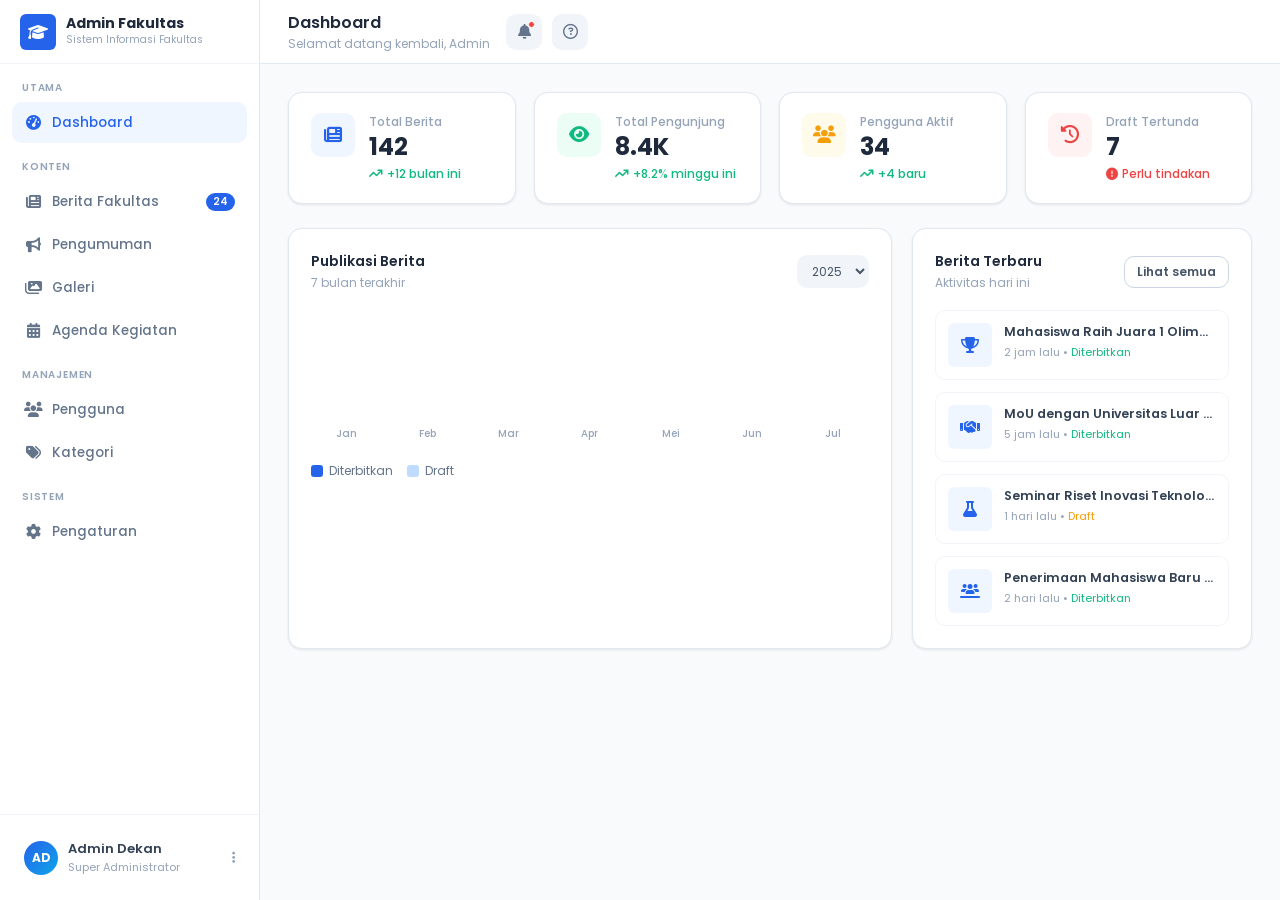
==== commit 20c385fa: "create table berita" ====
--- a/dashboard-admin.html
+++ b/dashboard-admin.html
@@ -411,13 +411,19 @@
   tbody tr:hover { background: var(--gray-50); }
 
   .table-thumbnail {
-    width: 42px; height: 42px;
-    border-radius: var(--radius-sm);
-    background: var(--primary-light);
-    display: flex; align-items: center; justify-content: center;
-    color: var(--primary);
-    font-size: 16px;
-  }
+  width: 70px;
+  height: 50px;
+  border-radius: var(--radius-sm);
+  overflow: hidden;
+  flex-shrink: 0;
+}
+
+.table-thumbnail img {
+  width: 100%;
+  height: 100%;
+  object-fit: cover;
+  display: block;
+}
   .news-title-cell { display: flex; align-items: center; gap: 12px; }
   .news-cell-info .title { font-weight: 600; color: var(--gray-800); margin-bottom: 2px; font-size: 13px; }
   .news-cell-info .excerpt { font-size: 11px; color: var(--gray-400); white-space: nowrap; overflow: hidden; text-overflow: ellipsis; max-width: 260px; }
@@ -471,6 +477,9 @@
     box-shadow: var(--shadow-lg);
     overflow: hidden;
     animation: modalIn 0.22s cubic-bezier(.34,1.56,.64,1);
+
+     max-height: 90vh;
+  overflow-y: auto;
   }
   @keyframes modalIn { from { opacity:0; transform: scale(0.94) translateY(12px); } to { opacity:1; transform: none; } }
   .modal-header {
@@ -587,7 +596,7 @@
   <div class="sidebar-logo">
     <div class="logo-icon"><i class="fa-solid fa-graduation-cap"></i></div>
     <div>
-      <div class="logo-text">FakAdmin</div>
+      <div class="logo-text">Admin Fakultas</div>
       <div class="logo-sub">Sistem Informasi Fakultas</div>
     </div>
   </div>
@@ -649,10 +658,7 @@
       <span class="topbar-subtitle" id="topbar-sub">Selamat datang kembali, Admin</span>
     </div>
     <div class="topbar-actions">
-      <div class="topbar-search">
-        <i class="fa-solid fa-magnifying-glass"></i>
-        <input type="text" placeholder="Cari sesuatu...">
-      </div>
+      
       <button class="icon-btn">
         <i class="fa-solid fa-bell"></i>
         <span class="notif-dot"></span>
@@ -1055,14 +1061,16 @@
       <button class="modal-close" onclick="closeModal('view')"><i class="fa-solid fa-xmark"></i></button>
     </div>
     <div class="modal-body">
-      <div class="view-img-placeholder"><i class="fa-solid fa-newspaper"></i></div>
+      <div class="view-img-placeholder">
+  <img id="view-image" src="main/assets/olimpiade.jpg" alt="Thumbnail Berita">
+</div>
       <div class="view-meta-row">
         <span class="badge badge-blue">Prestasi</span>
         <span class="badge badge-green"><i class="fa-solid fa-circle" style="font-size:6px"></i> Diterbitkan</span>
         <span style="font-size:12px;color:var(--gray-400)"><i class="fa-regular fa-calendar"></i> 18 Juli 2025</span>
         <span style="font-size:12px;color:var(--gray-400)"><i class="fa-solid fa-eye"></i> 1.2K dilihat</span>
       </div>
-      <div style="font-size:18px;font-weight:700;color:var(--gray-800);margin-bottom:10px;line-height:1.4" id="view-title">Mahasiswa Raih Juara 1 Olimpiade Nasional Matematika</div>
+      <div style="font-size:18px;font-weight:700  ;color:var(--gray-800);margin-bottom:10px;line-height:1.4" id="view-title">Mahasiswa Raih Juara 1 Olimpiade Nasional Matematika</div>
       <div style="font-size:12px;color:var(--gray-400);margin-bottom:14px"><i class="fa-solid fa-user"></i> Oleh Admin Dekan</div>
       <div class="view-divider"></div>
       <div class="view-content" id="view-content">
@@ -1079,16 +1087,35 @@
 </div>
 
 <script>
-  const newsData = [
-    { id:1, icon:'fa-trophy', title:'Mahasiswa Raih Juara 1 Olimpiade Nasional Matematika', excerpt:'Tim mahasiswa berhasil menjuarai ajang bergengsi tingkat nasional...', category:'Prestasi', catClass:'badge-amber', author:'Admin Dekan', date:'18 Jul 2025', status:'Diterbitkan', statusClass:'badge-green', views:'1.2K' },
-    { id:2, icon:'fa-handshake', title:'MoU Kerja Sama dengan Universitas Tokyo Jepang', excerpt:'Penandatanganan MoU untuk program pertukaran mahasiswa dan riset bersama...', category:'Akademik', catClass:'badge-blue', author:'Siti Rahayu', date:'17 Jul 2025', status:'Diterbitkan', statusClass:'badge-green', views:'876' },
-    { id:3, icon:'fa-flask', title:'Seminar Nasional Riset Inovasi Teknologi 2025', excerpt:'Seminar tahunan yang menghadirkan pembicara dari berbagai universitas terkemuka...', category:'Kegiatan', catClass:'badge-blue', author:'Budi Santoso', date:'16 Jul 2025', status:'Draft', statusClass:'badge-amber', views:'—' },
-    { id:4, icon:'fa-users-line', title:'Penerimaan Mahasiswa Baru Jalur Prestasi Dibuka', excerpt:'Pendaftaran jalur prestasi resmi dibuka mulai tanggal 1 Agustus 2025...', category:'Pengumuman', catClass:'badge-gray', author:'Admin Dekan', date:'15 Jul 2025', status:'Diterbitkan', statusClass:'badge-green', views:'3.4K' },
-    { id:5, icon:'fa-book-open', title:'Program Beasiswa S2 untuk Lulusan Terbaik', excerpt:'Fakultas membuka program beasiswa penuh untuk melanjutkan studi S2...', category:'Akademik', catClass:'badge-blue', author:'Siti Rahayu', date:'14 Jul 2025', status:'Diterbitkan', statusClass:'badge-green', views:'2.1K' },
-    { id:6, icon:'fa-star', title:'Dosen Terbaik Nasional 2025 dari Fakultas Kami', excerpt:'Penghargaan bergengsi diraih oleh Prof. Dr. Hendra Wijaya atas dedikasi...', category:'Prestasi', catClass:'badge-amber', author:'Admin Dekan', date:'13 Jul 2025', status:'Diterbitkan', statusClass:'badge-green', views:'1.8K' },
-    { id:7, icon:'fa-building-columns', title:'Renovasi Gedung Kuliah Selesai Tepat Waktu', excerpt:'Proyek renovasi gedung C yang berlangsung selama 8 bulan resmi selesai...', category:'Kegiatan', catClass:'badge-blue', author:'Budi Santoso', date:'12 Jul 2025', status:'Diarsipkan', statusClass:'badge-gray', views:'654' },
-    { id:8, icon:'fa-laptop', title:'Peluncuran Platform E-Learning Fakultas Terbaru', excerpt:'Platform pembelajaran daring generasi baru kini resmi diluncurkan...', category:'Akademik', catClass:'badge-blue', author:'Admin Dekan', date:'10 Jul 2025', status:'Draft', statusClass:'badge-amber', views:'—' },
-  ];
+ const newsData = [
+  {
+    id:1,
+    image:'/main/assets/olimpiade.jpg',
+    title:'Mahasiswa Raih Juara 1 Olimpiade Nasional Matematika',
+    excerpt:'Tim mahasiswa berhasil menjuarai ajang bergengsi tingkat nasional...',
+    category:'Prestasi',
+    catClass:'badge-amber',
+    author:'Admin Dekan',
+    date:'18 Jul 2025',
+    status:'Diterbitkan',
+    statusClass:'badge-green',
+    views:'1.2K'
+  },
+
+  {
+    id:2,
+    image:'/main/assets/univ_jepang.jpg',
+    title:'MoU Kerja Sama dengan Universitas Tokyo Jepang',
+    excerpt:'Penandatanganan MoU untuk program pertukaran mahasiswa...',
+    category:'Akademik',
+    catClass:'badge-blue',
+    author:'Siti Rahayu',
+    date:'17 Jul 2025',
+    status:'Diterbitkan',
+    statusClass:'badge-green',
+    views:'876'
+  }
+];
 
   function renderNews() {
     const tbody = document.getElementById('news-table-body');
@@ -1097,7 +1124,9 @@
         <td><input type="checkbox" class="cb"></td>
         <td>
           <div class="news-title-cell">
-            <div class="table-thumbnail"><i class="fa-solid ${n.icon}"></i></div>
+           <div class="table-thumbnail">
+  <img src="${n.image}" alt="${n.title}">
+</div>
             <div class="news-cell-info">
               <div class="title">${n.title}</div>
               <div class="excerpt">${n.excerpt}</div>
